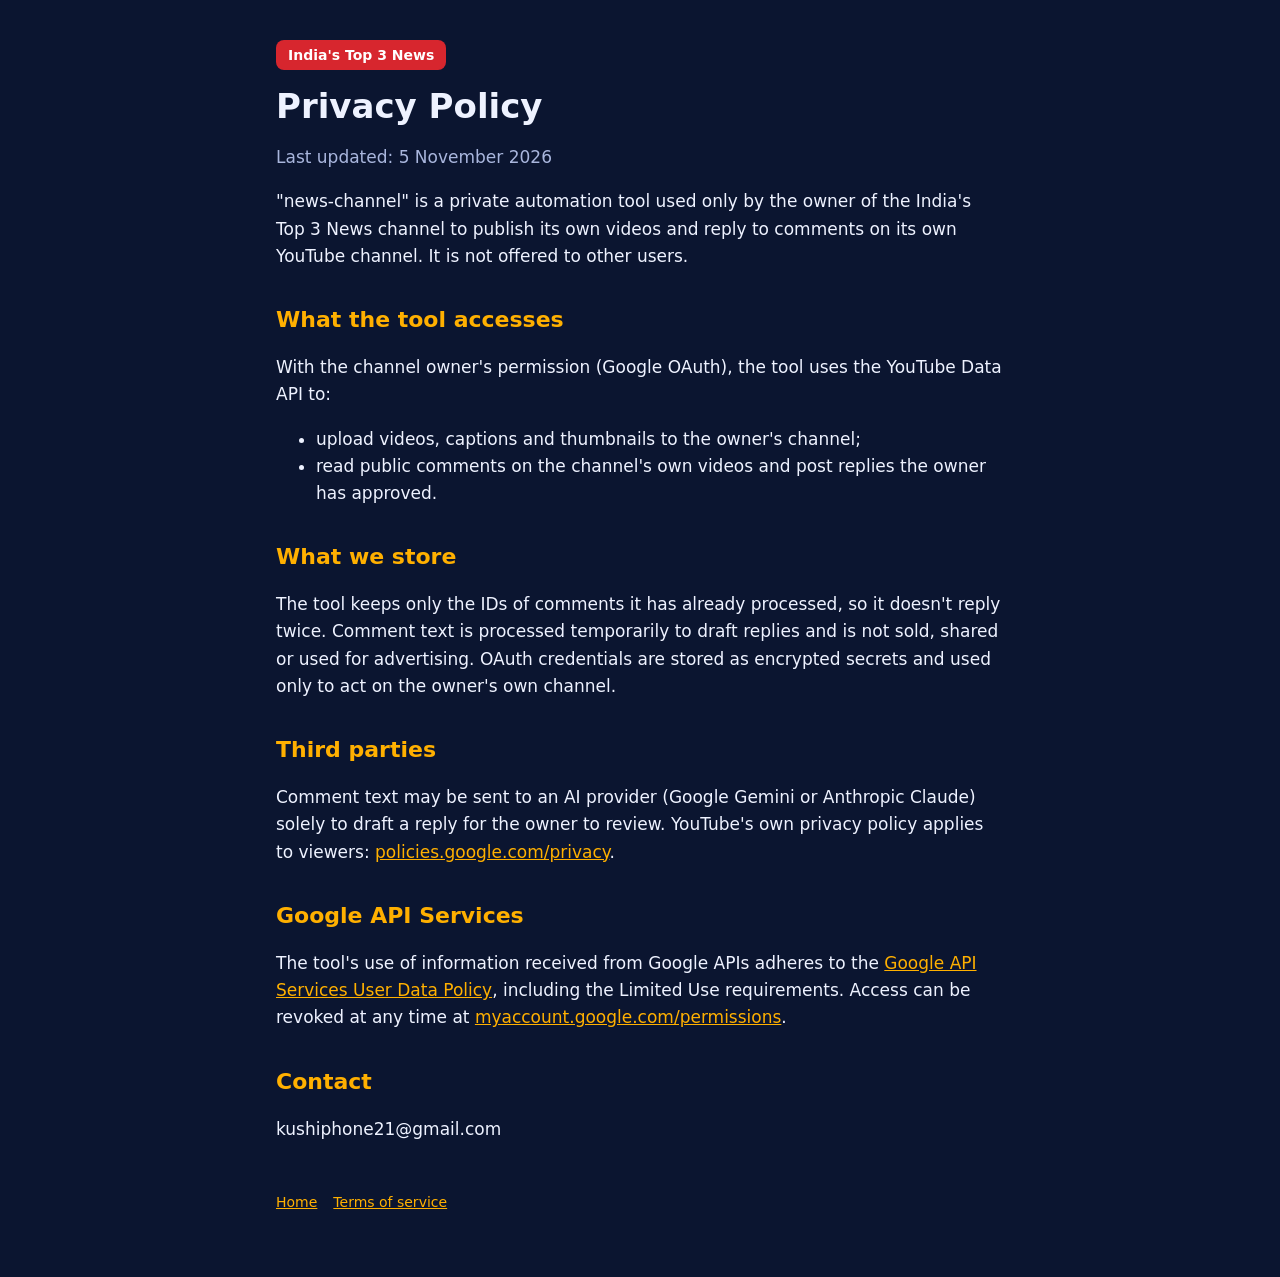
==== privacy.html @ 74c19980 "Channel website: home, privacy policy, terms Co-Authored-By: Claude Opus 5.5 <noreply@anthropic.com>" ====
<!doctype html><html lang="en"><head><meta charset="utf-8"><meta name="viewport" content="width=device-width,initial-scale=1">
<title>Privacy Policy · India's Top 3 News</title><link rel="stylesheet" href="style.css"></head><body><main>
<span class="tag">India's Top 3 News</span>
<h1>Privacy Policy</h1><p class="muted">Last updated: 5 November 2026</p>
<p>"news-channel" is a private automation tool used only by the owner of the India's Top 3 News channel to publish its own videos and reply to comments on its own YouTube channel. It is not offered to other users.</p>
<h2>What the tool accesses</h2>
<p>With the channel owner's permission (Google OAuth), the tool uses the YouTube Data API to:</p>
<ul><li>upload videos, captions and thumbnails to the owner's channel;</li>
<li>read public comments on the channel's own videos and post replies the owner has approved.</li></ul>
<h2>What we store</h2>
<p>The tool keeps only the IDs of comments it has already processed, so it doesn't reply twice. Comment text is processed temporarily to draft replies and is not sold, shared or used for advertising. OAuth credentials are stored as encrypted secrets and used only to act on the owner's own channel.</p>
<h2>Third parties</h2>
<p>Comment text may be sent to an AI provider (Google Gemini or Anthropic Claude) solely to draft a reply for the owner to review. YouTube's own privacy policy applies to viewers: <a href="https://policies.google.com/privacy">policies.google.com/privacy</a>.</p>
<h2>Google API Services</h2>
<p>The tool's use of information received from Google APIs adheres to the <a href="https://developers.google.com/terms/api-services-user-data-policy">Google API Services User Data Policy</a>, including the Limited Use requirements. Access can be revoked at any time at <a href="https://myaccount.google.com/permissions">myaccount.google.com/permissions</a>.</p>
<h2>Contact</h2><p>kushiphone21@gmail.com</p>
<footer><a href="index.html">Home</a><a href="terms.html">Terms of service</a></footer>
</main></body></html>
---- style.css ----
:root{--bg:#0b1530;--card:#13214a;--text:#eef2ff;--muted:#a9b6dd;--accent:#ffb000;--red:#d7262e}
*{box-sizing:border-box}body{margin:0;background:var(--bg);color:var(--text);font:17px/1.6 system-ui,-apple-system,"Segoe UI",Roboto,"Noto Sans Devanagari",sans-serif}
main{max-width:760px;margin:0 auto;padding:40px 16px 64px}
.tag{display:inline-block;background:var(--red);color:#fff;font-weight:700;padding:4px 12px;border-radius:8px;font-size:14px}
h1{font-size:34px;line-height:1.2;margin:16px 0 8px}h2{font-size:22px;margin:32px 0 8px;color:var(--accent)}
p,li{color:var(--text)}.muted{color:var(--muted)}a{color:var(--accent)}
.card{background:var(--card);border-radius:14px;padding:20px;margin:20px 0}
footer{margin-top:48px;font-size:14px;color:var(--muted)}footer a{margin-right:16px}
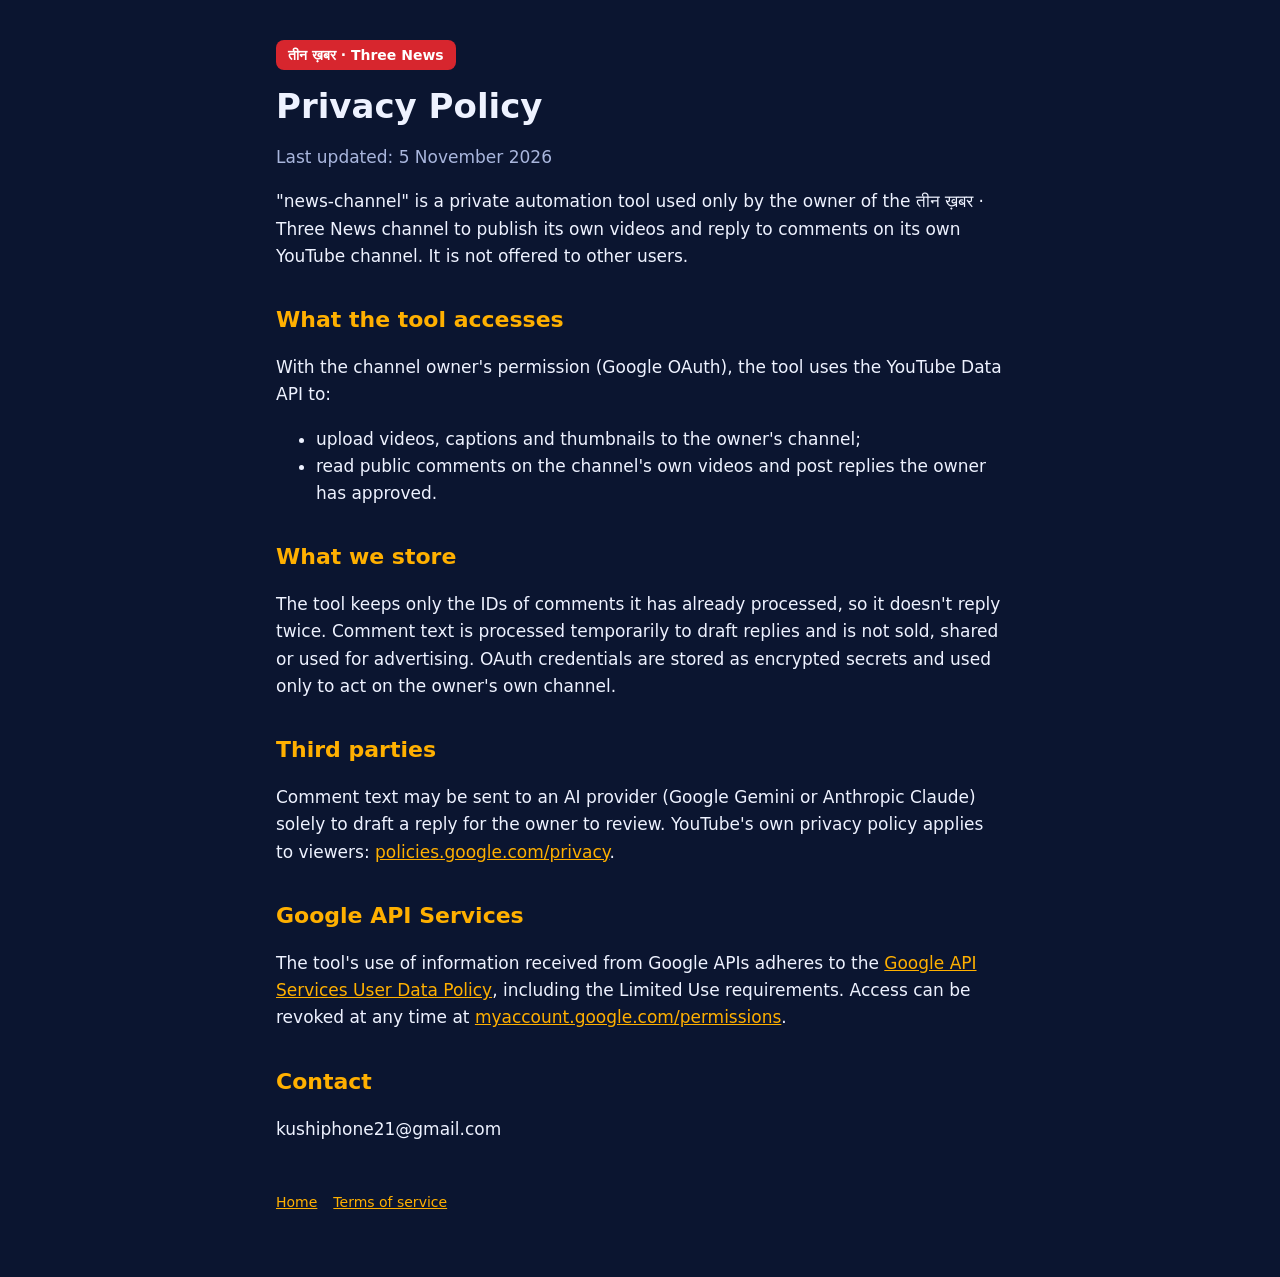
==== commit 5eb67461: "Rebrand site: Teen Khabar · Three News, channels, schedule, promise, alerts; logo, favicon, share im" ====
--- a/privacy.html
+++ b/privacy.html
@@ -1,8 +1,8 @@
 <!doctype html><html lang="en"><head><meta charset="utf-8"><meta name="viewport" content="width=device-width,initial-scale=1">
-<title>Privacy Policy · India's Top 3 News</title><link rel="stylesheet" href="style.css"></head><body><main>
-<span class="tag">India's Top 3 News</span>
+<title>Privacy Policy · तीन ख़बर · Three News</title><link rel="stylesheet" href="style.css"></head><body><main>
+<span class="tag">तीन ख़बर · Three News</span>
 <h1>Privacy Policy</h1><p class="muted">Last updated: 5 November 2026</p>
-<p>"news-channel" is a private automation tool used only by the owner of the India's Top 3 News channel to publish its own videos and reply to comments on its own YouTube channel. It is not offered to other users.</p>
+<p>"news-channel" is a private automation tool used only by the owner of the तीन ख़बर · Three News channel to publish its own videos and reply to comments on its own YouTube channel. It is not offered to other users.</p>
 <h2>What the tool accesses</h2>
 <p>With the channel owner's permission (Google OAuth), the tool uses the YouTube Data API to:</p>
 <ul><li>upload videos, captions and thumbnails to the owner's channel;</li>
--- a/style.css
+++ b/style.css
@@ -6,3 +6,20 @@
 p,li{color:var(--text)}.muted{color:var(--muted)}a{color:var(--accent)}
 .card{background:var(--card);border-radius:14px;padding:20px;margin:20px 0}
 footer{margin-top:48px;font-size:14px;color:var(--muted)}footer a{margin-right:16px}
+/* brand v2 */
+:root{--green:#12955a}
+.amber{color:var(--accent)}.small{font-size:14px}
+.hero{display:flex;gap:18px;align-items:center;margin-top:8px}.hero .mark{width:84px;height:84px;flex:none}
+.hero h1{margin:0;font-size:30px}.tagline{margin:4px 0 0;font-weight:700;font-size:18px}
+.pills{display:flex;flex-wrap:wrap;gap:8px;margin:20px 0 8px}
+.pill{font-weight:700;font-size:14px;padding:5px 12px;border-radius:999px;color:#fff}
+.amber-bg{background:var(--accent);color:var(--bg)}.red-bg{background:var(--red)}.green-bg{background:var(--green)}
+.channels{display:grid;grid-template-columns:repeat(auto-fit,minmax(260px,1fr));gap:14px;margin:24px 0}
+.channel{display:flex;gap:14px;align-items:center;background:var(--card);border-radius:14px;padding:14px;text-decoration:none;color:var(--text);border:1px solid #23376e}
+.channel:hover{border-color:var(--accent)}.channel img{width:72px;height:72px;border-radius:50%;flex:none}
+.channel div{display:flex;flex-direction:column}.channel .muted{font-size:14px}.cta{color:var(--accent);font-weight:700;font-size:15px;margin-top:2px}
+.schedule{display:grid;grid-template-columns:repeat(4,1fr);gap:10px}
+.schedule div{background:var(--card);border-radius:12px;padding:12px;text-align:center;border-top:4px solid var(--accent)}
+.schedule div.green{border-top-color:var(--green)}.schedule b{display:block;font-size:24px}.schedule span{font-size:13px;color:var(--muted)}
+.promise{display:grid;grid-template-columns:repeat(auto-fit,minmax(220px,1fr));gap:4px 20px}.promise p{margin:4px 0 12px;font-size:15px;color:var(--muted)}
+@media (max-width:480px){.schedule{grid-template-columns:repeat(2,1fr)}.hero h1{font-size:24px}.hero .mark{width:64px;height:64px}}
